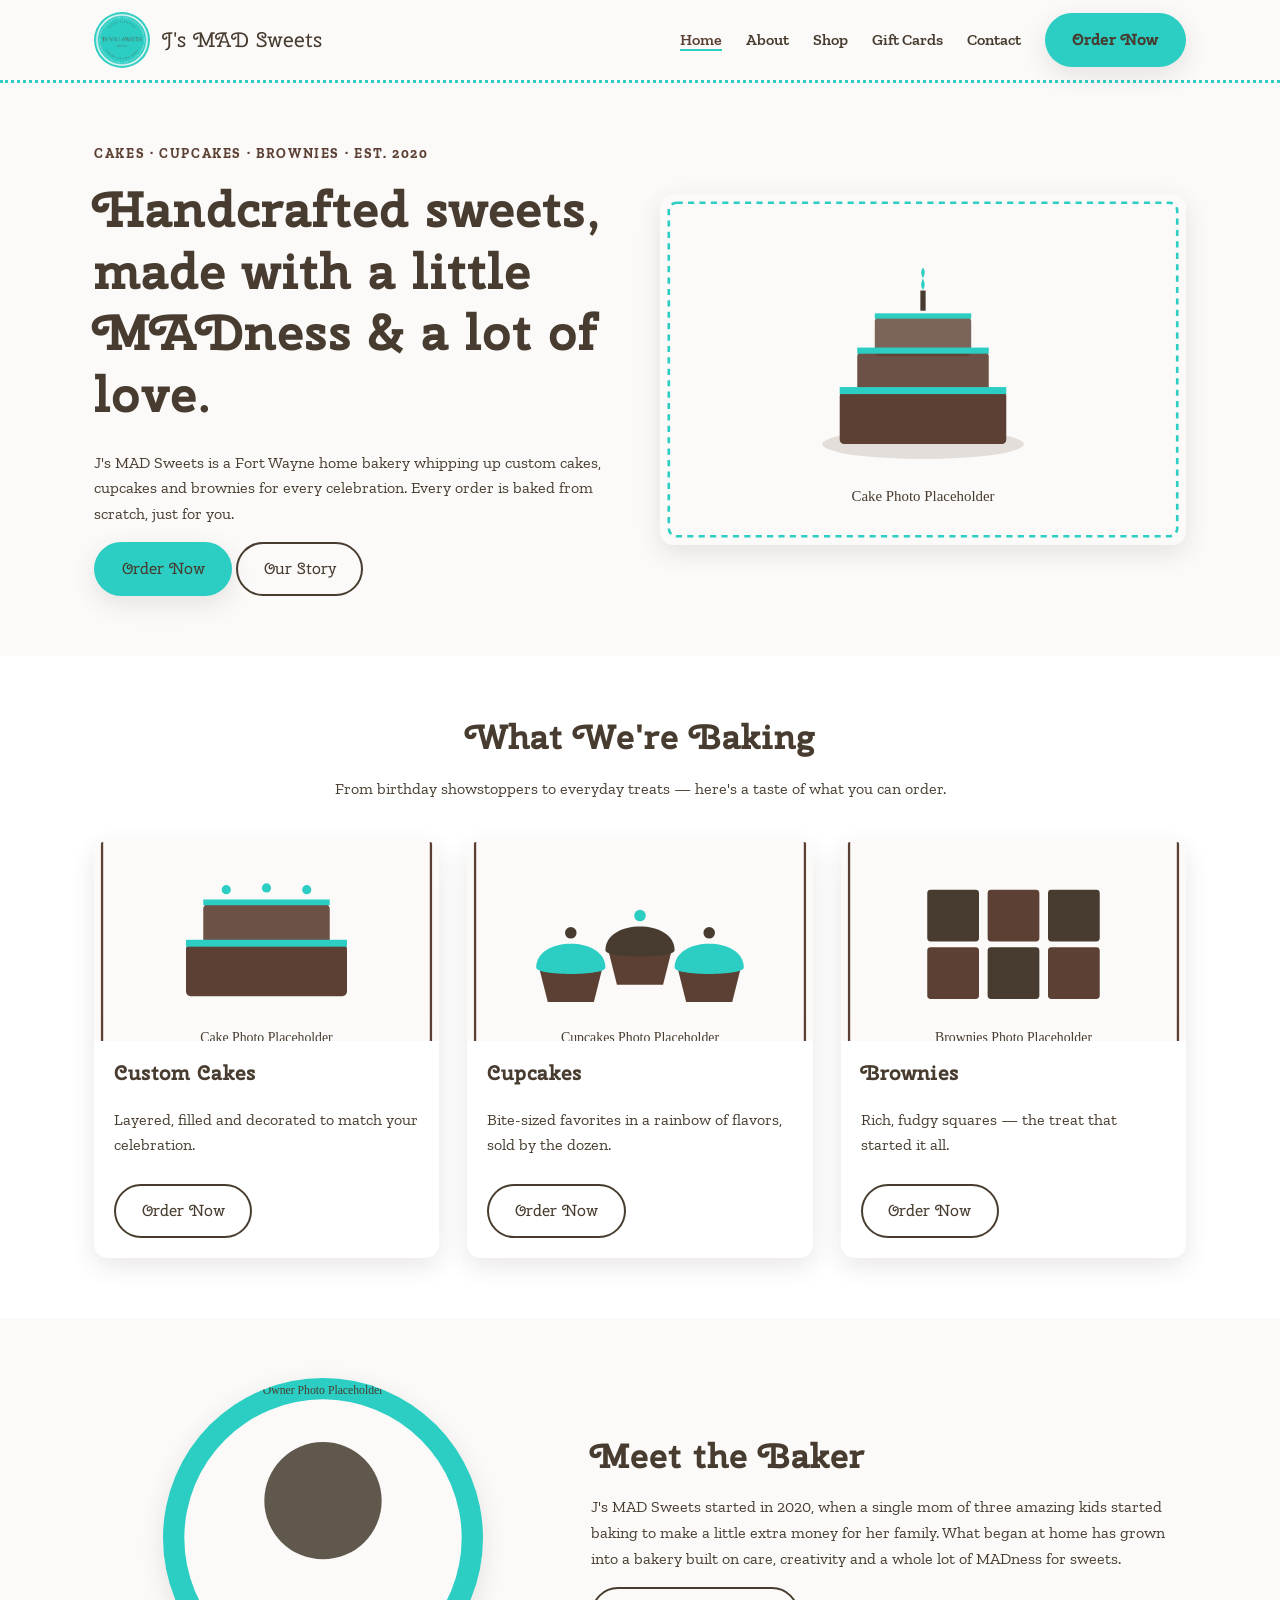
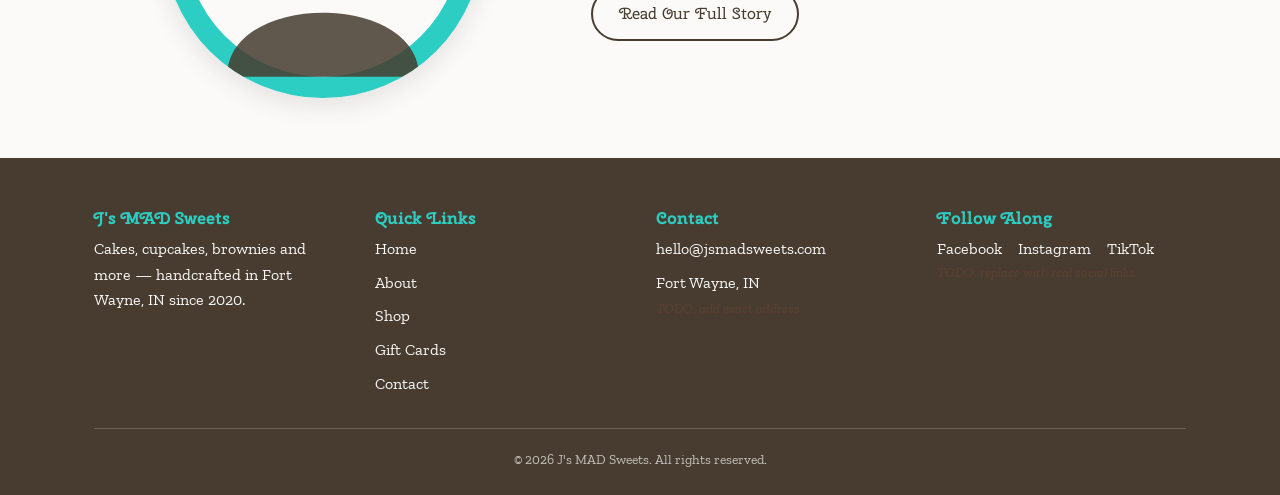
==== index.html @ 3067676a "Base Website Template" ====
<!DOCTYPE html>
<html lang="en">
<head>
<meta charset="UTF-8">
<meta name="viewport" content="width=device-width, initial-scale=1.0">
<title>J's MAD Sweets | Cakes, Cupcakes &amp; Brownies in Fort Wayne</title>
<meta name="description" content="J's MAD Sweets is a Fort Wayne home bakery serving handcrafted cakes, cupcakes, brownies and gift cards since 2020.">
<link rel="icon" href="images/logo.png">
<link rel="preconnect" href="https://fonts.googleapis.com">
<link rel="preconnect" href="https://fonts.gstatic.com" crossorigin>
<link href="https://fonts.googleapis.com/css2?family=Cherry+Swash:wght@400;700&family=Zilla+Slab:wght@400;500;600;700&display=swap" rel="stylesheet">
<link rel="stylesheet" href="css/style.css">
</head>
<body>

<header class="site-header">
  <nav class="nav-bar">
    <a href="index.html" class="brand">
      <img src="images/logo.png" alt="J's MAD Sweets logo">
      <span>J's MAD Sweets</span>
    </a>
    <button class="nav-toggle" aria-label="Toggle navigation" aria-expanded="false">
      <span></span><span></span><span></span>
    </button>
    <ul class="nav-links">
      <li><a href="index.html" class="active">Home</a></li>
      <li><a href="about.html">About</a></li>
      <li><a href="shop.html">Shop</a></li>
      <li><a href="gift-cards.html">Gift Cards</a></li>
      <li><a href="contact.html">Contact</a></li>
      <li><a href="shop.html" class="btn btn-primary">Order Now</a></li>
    </ul>
  </nav>
</header>

<main>
  <section class="hero">
    <div class="container">
      <div class="hero-copy">
        <p class="eyebrow">Cakes &middot; Cupcakes &middot; Brownies &middot; Est. 2020</p>
        <h1>Handcrafted sweets, made with a little MADness &amp; a lot of love.</h1>
        <p>J's MAD Sweets is a Fort Wayne home bakery whipping up custom cakes, cupcakes and brownies for every celebration. Every order is baked from scratch, just for you.</p>
        <a href="shop.html" class="btn btn-primary">Order Now</a>
        <a href="about.html" class="btn btn-outline">Our Story</a>
      </div>
      <div class="hero-image">
        <img src="images/hero-cake.svg" alt="Placeholder photo of a celebration cake">
      </div>
    </div>
  </section>

  <section class="section-alt">
    <div class="container">
      <div class="section-heading">
        <h2>What We're Baking</h2>
        <p>From birthday showstoppers to everyday treats — here's a taste of what you can order.</p>
      </div>
      <div class="card-grid">
        <div class="card">
          <img src="images/product-cake.svg" alt="Placeholder photo of a custom cake">
          <div class="card-body">
            <h3>Custom Cakes</h3>
            <p>Layered, filled and decorated to match your celebration.</p>
            <a href="shop.html" class="btn btn-outline">Order Now</a>
          </div>
        </div>
        <div class="card">
          <img src="images/product-cupcakes.svg" alt="Placeholder photo of cupcakes">
          <div class="card-body">
            <h3>Cupcakes</h3>
            <p>Bite-sized favorites in a rainbow of flavors, sold by the dozen.</p>
            <a href="shop.html" class="btn btn-outline">Order Now</a>
          </div>
        </div>
        <div class="card">
          <img src="images/product-brownies.svg" alt="Placeholder photo of brownies">
          <div class="card-body">
            <h3>Brownies</h3>
            <p>Rich, fudgy squares — the treat that started it all.</p>
            <a href="shop.html" class="btn btn-outline">Order Now</a>
          </div>
        </div>
      </div>
    </div>
  </section>

  <section>
    <div class="container about-grid">
      <img src="images/owner.svg" alt="Placeholder photo of the owner">
      <div>
        <h2>Meet the Baker</h2>
        <p>J's MAD Sweets started in 2020, when a single mom of three amazing kids started baking to make a little extra money for her family. What began at home has grown into a bakery built on care, creativity and a whole lot of MADness for sweets.</p>
        <a href="about.html" class="btn btn-outline">Read Our Full Story</a>
      </div>
    </div>
  </section>
</main>

<footer class="site-footer">
  <div class="container">
    <div class="footer-grid">
      <div>
        <h3>J's MAD Sweets</h3>
        <p>Cakes, cupcakes, brownies and more &mdash; handcrafted in Fort Wayne, IN since 2020.</p>
      </div>
      <div>
        <h3>Quick Links</h3>
        <ul class="footer-links">
          <li><a href="index.html">Home</a></li>
          <li><a href="about.html">About</a></li>
          <li><a href="shop.html">Shop</a></li>
          <li><a href="gift-cards.html">Gift Cards</a></li>
          <li><a href="contact.html">Contact</a></li>
        </ul>
      </div>
      <div>
        <h3>Contact</h3>
        <ul class="footer-links">
          <li><a href="mailto:hello@jsmadsweets.com">hello@jsmadsweets.com</a></li>
          <li>Fort Wayne, IN <br><span class="placeholder-note">TODO: add exact address</span></li>
        </ul>
      </div>
      <div>
        <h3>Follow Along</h3>
        <ul class="social-links">
          <li><a href="#" aria-label="Facebook">Facebook</a></li>
          <li><a href="#" aria-label="Instagram">Instagram</a></li>
          <li><a href="#" aria-label="TikTok">TikTok</a></li>
        </ul>
        <p class="placeholder-note">TODO: replace with real social links</p>
      </div>
    </div>
    <div class="footer-bottom">
      &copy; <span id="year"></span> J's MAD Sweets. All rights reserved.
    </div>
  </div>
</footer>

<script src="js/main.js"></script>
<script>document.getElementById('year').textContent = new Date().getFullYear();</script>
</body>
</html>
---- css/style.css ----
/* ===== J's MAD Sweets — brand design system ===== */
:root {
  --color-teal: #2CCDC3;
  --color-brown: #473C2F;
  --color-brown-light: #5C4033;
  --color-cream: #FBFAF9;
  --color-white: #FFFFFF;

  --font-display: 'Cherry Swash', cursive;
  --font-body: 'Zilla Slab', serif;

  --radius: 14px;
  --shadow: 0 8px 24px rgba(71, 60, 47, 0.12);
  --max-width: 1140px;
}

* { box-sizing: border-box; }

html { scroll-behavior: smooth; }

body {
  margin: 0;
  font-family: var(--font-body);
  color: var(--color-brown);
  background: var(--color-cream);
  line-height: 1.6;
}

h1, h2, h3, .brand-word {
  font-family: var(--font-display);
  color: var(--color-brown);
  line-height: 1.2;
  margin: 0 0 0.5em;
}

h1 { font-size: clamp(2rem, 5vw, 3.2rem); }
h2 { font-size: clamp(1.5rem, 3.5vw, 2.2rem); }
h3 { font-size: 1.3rem; }

p { margin: 0 0 1em; }

a { color: var(--color-brown-light); }

img, svg { max-width: 100%; display: block; }

.container {
  max-width: var(--max-width);
  margin: 0 auto;
  padding: 0 24px;
}

/* ===== Buttons ===== */
.btn {
  display: inline-block;
  font-family: var(--font-display);
  font-size: 1rem;
  text-decoration: none;
  padding: 0.75em 1.6em;
  border-radius: 999px;
  border: 2px solid transparent;
  cursor: pointer;
  transition: transform 0.15s ease, box-shadow 0.15s ease;
}

.btn:hover { transform: translateY(-2px); }

.btn-primary {
  background: var(--color-teal);
  color: var(--color-brown);
  box-shadow: var(--shadow);
}

.btn-outline {
  background: transparent;
  border-color: var(--color-brown);
  color: var(--color-brown);
}

/* ===== Header / nav ===== */
.site-header {
  position: sticky;
  top: 0;
  z-index: 100;
  background: var(--color-cream);
  border-bottom: 3px dotted var(--color-teal);
}

.nav-bar {
  display: flex;
  align-items: center;
  justify-content: space-between;
  padding: 12px 24px;
  max-width: var(--max-width);
  margin: 0 auto;
}

.brand {
  display: flex;
  align-items: center;
  gap: 12px;
  text-decoration: none;
}

.brand img {
  width: 56px;
  height: 56px;
  border-radius: 50%;
}

.brand span {
  font-family: var(--font-display);
  font-size: 1.3rem;
  color: var(--color-brown);
}

.nav-toggle {
  display: none;
  background: none;
  border: none;
  cursor: pointer;
  padding: 8px;
}

.nav-toggle span {
  display: block;
  width: 26px;
  height: 3px;
  margin: 5px 0;
  background: var(--color-brown);
  border-radius: 2px;
}

.nav-links {
  display: flex;
  align-items: center;
  gap: 24px;
  list-style: none;
  margin: 0;
  padding: 0;
}

.nav-links a {
  text-decoration: none;
  color: var(--color-brown);
  font-weight: 600;
}

.nav-links a.active,
.nav-links a:hover {
  color: var(--color-brown-light);
  border-bottom: 2px solid var(--color-teal);
}

@media (max-width: 768px) {
  .nav-toggle { display: block; }

  .nav-links {
    position: absolute;
    top: 100%;
    left: 0;
    right: 0;
    flex-direction: column;
    align-items: flex-start;
    background: var(--color-cream);
    border-bottom: 3px dotted var(--color-teal);
    padding: 16px 24px;
    gap: 16px;
    display: none;
  }

  .nav-links.open { display: flex; }
}

/* ===== Hero ===== */
.hero {
  padding: 60px 0;
}

.hero .container {
  display: grid;
  grid-template-columns: 1fr 1fr;
  gap: 40px;
  align-items: center;
}

.hero-copy .eyebrow {
  color: var(--color-brown-light);
  text-transform: uppercase;
  letter-spacing: 0.12em;
  font-weight: 700;
  font-size: 0.85rem;
}

.hero-image img {
  border-radius: var(--radius);
  box-shadow: var(--shadow);
}

@media (max-width: 800px) {
  .hero .container { grid-template-columns: 1fr; }
  .hero-image { order: -1; }
}

/* ===== Sections ===== */
section { padding: 60px 0; }

.section-alt {
  background: var(--color-white);
}

.section-heading {
  text-align: center;
  max-width: 640px;
  margin: 0 auto 40px;
}

/* ===== Cards / grid ===== */
.card-grid {
  display: grid;
  grid-template-columns: repeat(auto-fit, minmax(260px, 1fr));
  gap: 28px;
}

.card {
  background: var(--color-white);
  border-radius: var(--radius);
  overflow: hidden;
  box-shadow: var(--shadow);
  display: flex;
  flex-direction: column;
}

.card img { width: 100%; height: 200px; object-fit: cover; }

.card-body {
  padding: 20px;
  display: flex;
  flex-direction: column;
  gap: 10px;
  flex: 1;
}

.card-body .btn { align-self: flex-start; margin-top: auto; }

/* ===== About ===== */
.about-grid {
  display: grid;
  grid-template-columns: 1fr 1.3fr;
  gap: 40px;
  align-items: center;
}

.about-grid img {
  border-radius: 50%;
  box-shadow: var(--shadow);
  max-width: 320px;
  margin: 0 auto;
}

@media (max-width: 800px) {
  .about-grid { grid-template-columns: 1fr; }
}

/* ===== Info list (contact) ===== */
.info-grid {
  display: grid;
  grid-template-columns: repeat(auto-fit, minmax(220px, 1fr));
  gap: 32px;
}

.info-card {
  background: var(--color-white);
  border-radius: var(--radius);
  padding: 24px;
  box-shadow: var(--shadow);
}

.placeholder-note {
  font-size: 0.85rem;
  color: var(--color-brown-light);
  font-style: italic;
}

/* ===== Stripe buy button wrapper ===== */
.buy-button-wrap {
  margin-top: 12px;
}

/* ===== Footer ===== */
.site-footer {
  background: var(--color-brown);
  color: var(--color-cream);
  padding: 50px 0 24px;
}

.footer-grid {
  display: grid;
  grid-template-columns: repeat(auto-fit, minmax(200px, 1fr));
  gap: 32px;
  margin-bottom: 32px;
}

.site-footer h3 {
  color: var(--color-teal);
  font-size: 1.05rem;
}

.site-footer a {
  color: var(--color-cream);
  text-decoration: none;
}

.site-footer a:hover { color: var(--color-teal); }

.footer-links {
  list-style: none;
  margin: 0;
  padding: 0;
  display: flex;
  flex-direction: column;
  gap: 8px;
}

.social-links {
  display: flex;
  gap: 16px;
  list-style: none;
  margin: 0;
  padding: 0;
}

.footer-bottom {
  border-top: 1px solid rgba(251, 250, 249, 0.2);
  padding-top: 20px;
  text-align: center;
  font-size: 0.85rem;
  color: rgba(251, 250, 249, 0.7);
}

/* ===== Page banner (interior pages) ===== */
.page-banner {
  background: var(--color-teal);
  padding: 50px 0;
  text-align: center;
}

.page-banner h1 { margin: 0; }
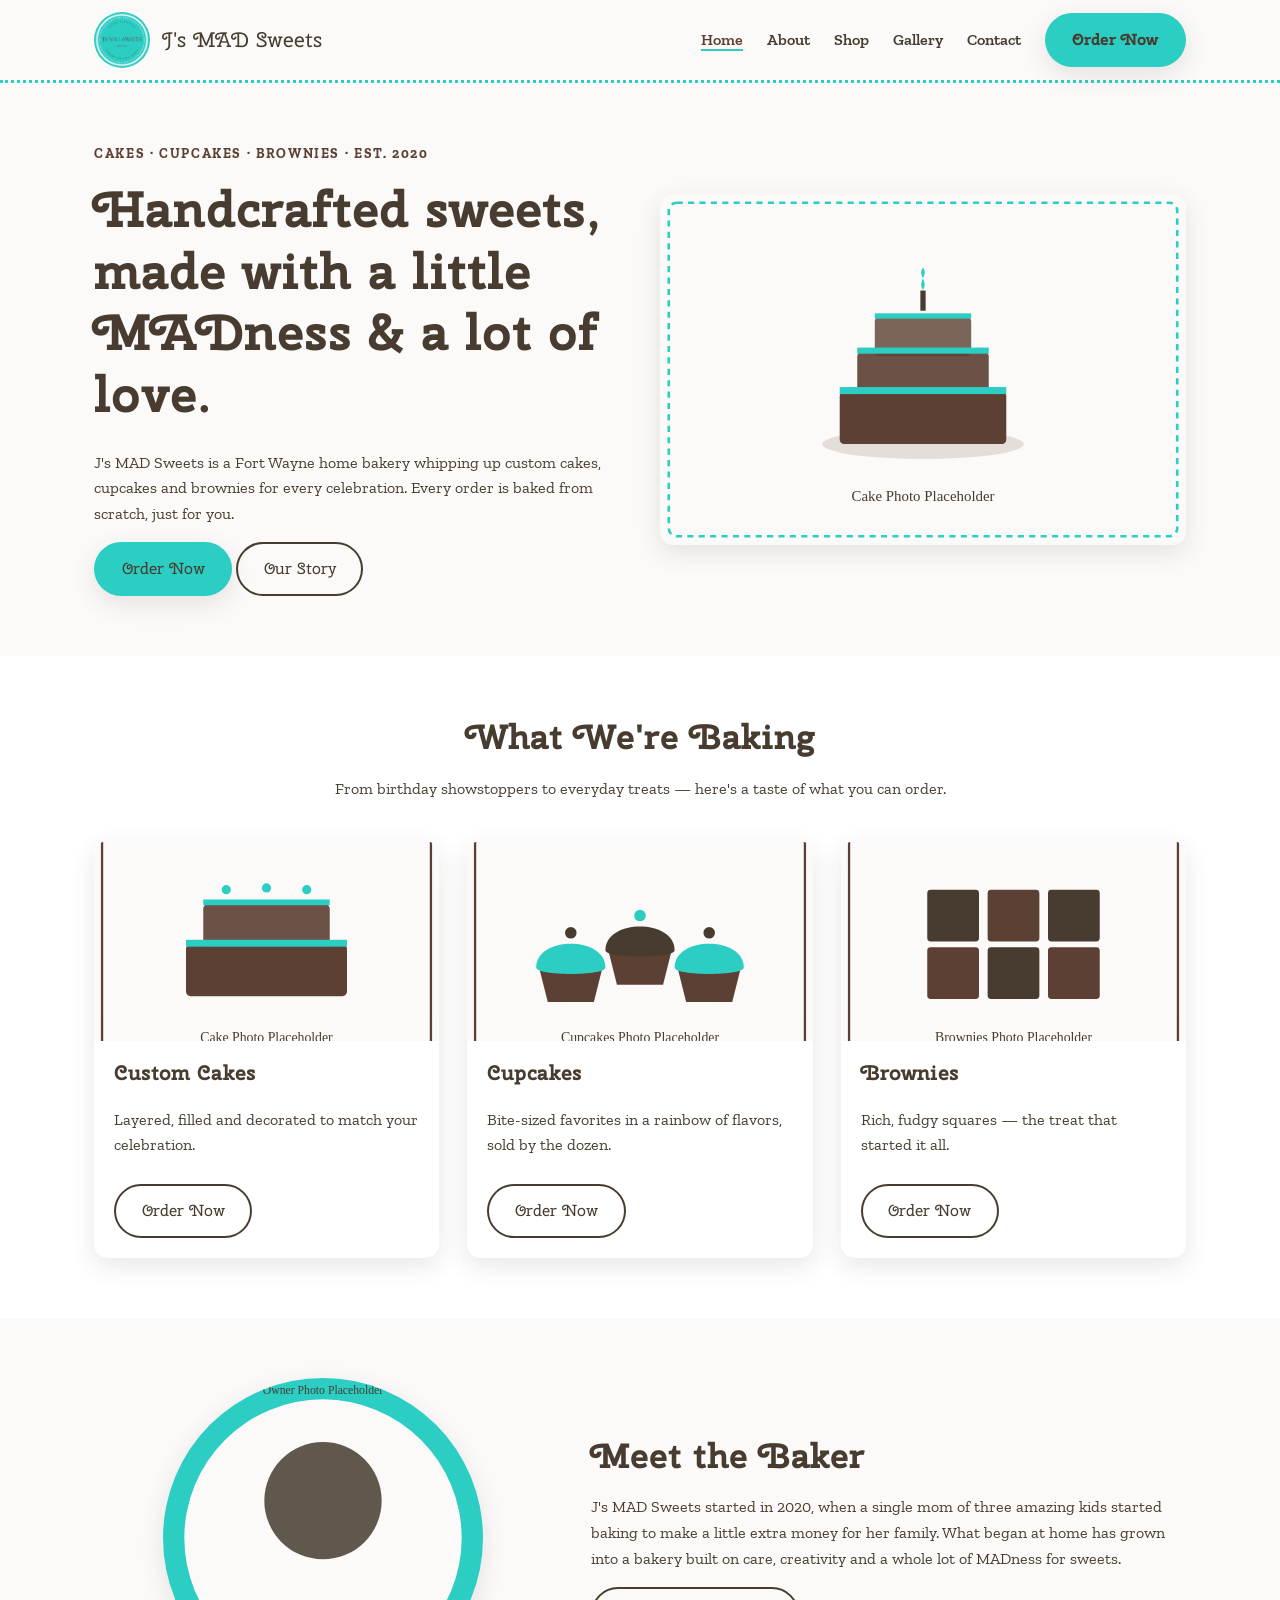
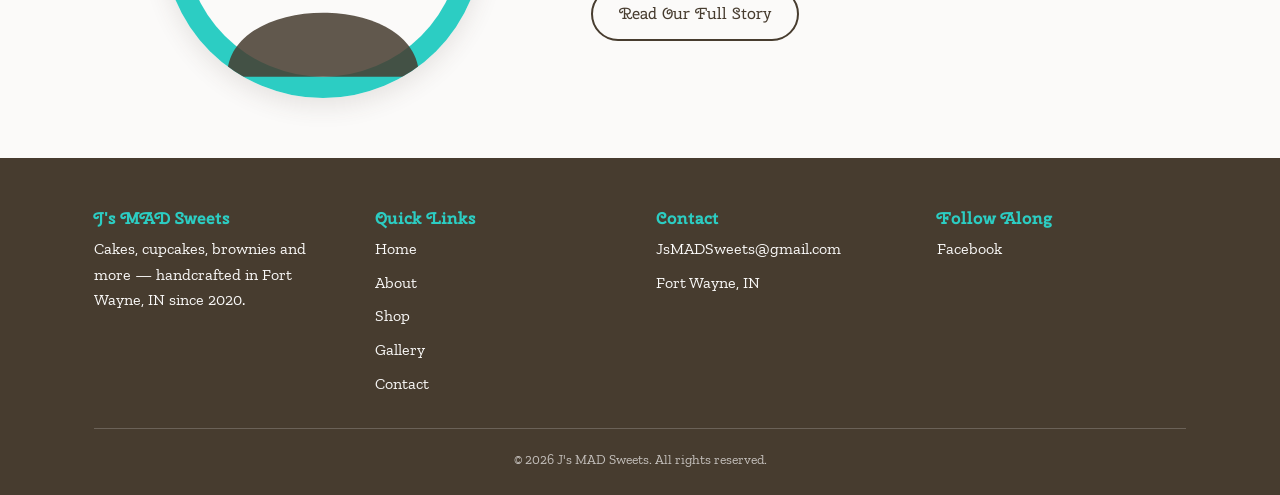
==== commit ecd167fa: "added in contact info and removed gift card and replaced with gallary" ====
--- a/index.html
+++ b/index.html
@@ -4,7 +4,7 @@
 <meta charset="UTF-8">
 <meta name="viewport" content="width=device-width, initial-scale=1.0">
 <title>J's MAD Sweets | Cakes, Cupcakes &amp; Brownies in Fort Wayne</title>
-<meta name="description" content="J's MAD Sweets is a Fort Wayne home bakery serving handcrafted cakes, cupcakes, brownies and gift cards since 2020.">
+<meta name="description" content="J's MAD Sweets is a Fort Wayne home bakery serving handcrafted cakes, cupcakes and brownies since 2020.">
 <link rel="icon" href="images/logo.png">
 <link rel="preconnect" href="https://fonts.googleapis.com">
 <link rel="preconnect" href="https://fonts.gstatic.com" crossorigin>
@@ -26,7 +26,7 @@
       <li><a href="index.html" class="active">Home</a></li>
       <li><a href="about.html">About</a></li>
       <li><a href="shop.html">Shop</a></li>
-      <li><a href="gift-cards.html">Gift Cards</a></li>
+      <li><a href="gallery.html">Gallery</a></li>
       <li><a href="contact.html">Contact</a></li>
       <li><a href="shop.html" class="btn btn-primary">Order Now</a></li>
     </ul>
@@ -109,25 +109,22 @@
           <li><a href="index.html">Home</a></li>
           <li><a href="about.html">About</a></li>
           <li><a href="shop.html">Shop</a></li>
-          <li><a href="gift-cards.html">Gift Cards</a></li>
+          <li><a href="gallery.html">Gallery</a></li>
           <li><a href="contact.html">Contact</a></li>
         </ul>
       </div>
       <div>
         <h3>Contact</h3>
         <ul class="footer-links">
-          <li><a href="mailto:hello@jsmadsweets.com">hello@jsmadsweets.com</a></li>
-          <li>Fort Wayne, IN <br><span class="placeholder-note">TODO: add exact address</span></li>
+          <li><a href="mailto:JsMADSweets@gmail.com">JsMADSweets@gmail.com</a></li>
+          <li>Fort Wayne, IN</li>
         </ul>
       </div>
       <div>
         <h3>Follow Along</h3>
         <ul class="social-links">
-          <li><a href="#" aria-label="Facebook">Facebook</a></li>
-          <li><a href="#" aria-label="Instagram">Instagram</a></li>
-          <li><a href="#" aria-label="TikTok">TikTok</a></li>
+          <li><a href="https://www.facebook.com/JsMADSweets" target="_blank" rel="noopener" aria-label="Facebook">Facebook</a></li>
         </ul>
-        <p class="placeholder-note">TODO: replace with real social links</p>
       </div>
     </div>
     <div class="footer-bottom">
--- a/css/style.css
+++ b/css/style.css
@@ -337,6 +337,27 @@
   color: rgba(251, 250, 249, 0.7);
 }
 
+/* ===== Facebook gallery embed ===== */
+.fb-embed-wrap {
+  max-width: 560px;
+  margin: 0 auto;
+  background: var(--color-white);
+  border-radius: var(--radius);
+  box-shadow: var(--shadow);
+  padding: 12px;
+}
+
+.fb-embed-wrap iframe {
+  width: 100%;
+  border: none;
+  overflow: hidden;
+}
+
+.fb-embed-fallback {
+  text-align: center;
+  margin-top: 16px;
+}
+
 /* ===== Page banner (interior pages) ===== */
 .page-banner {
   background: var(--color-teal);
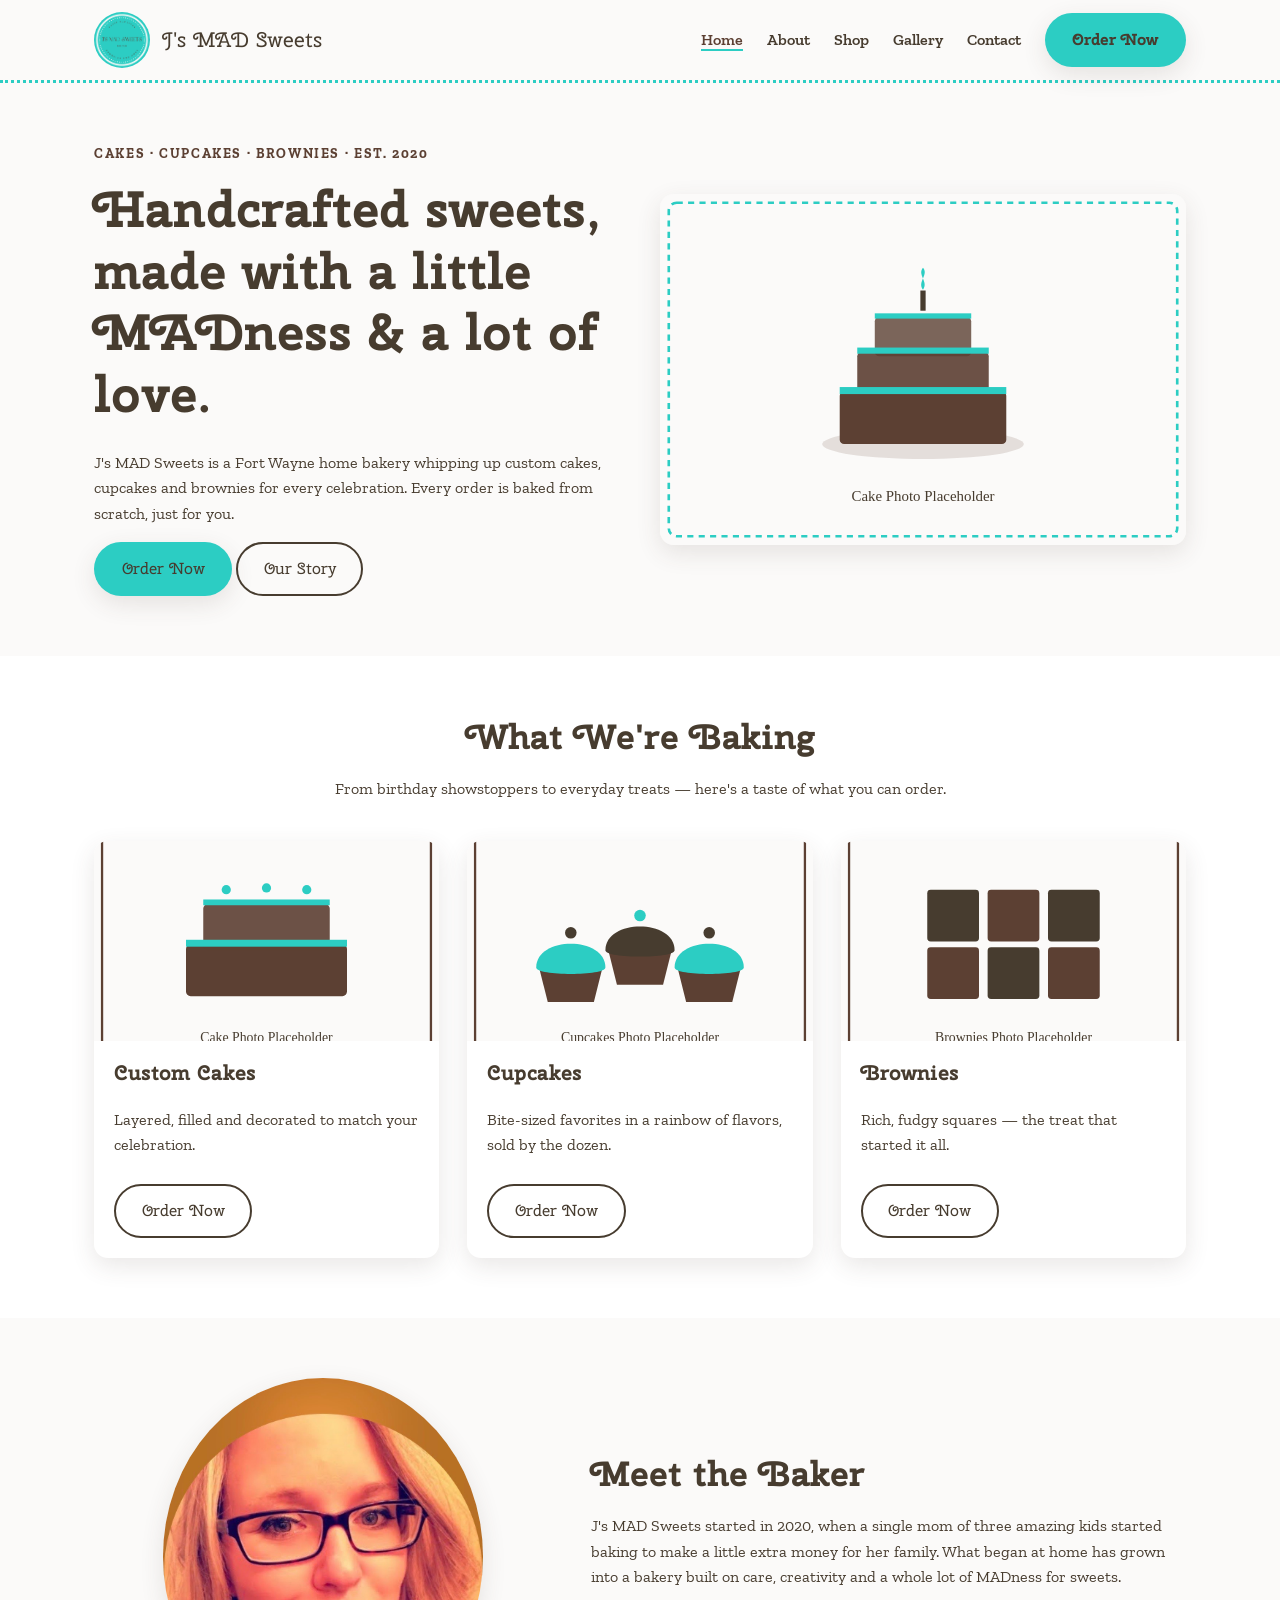
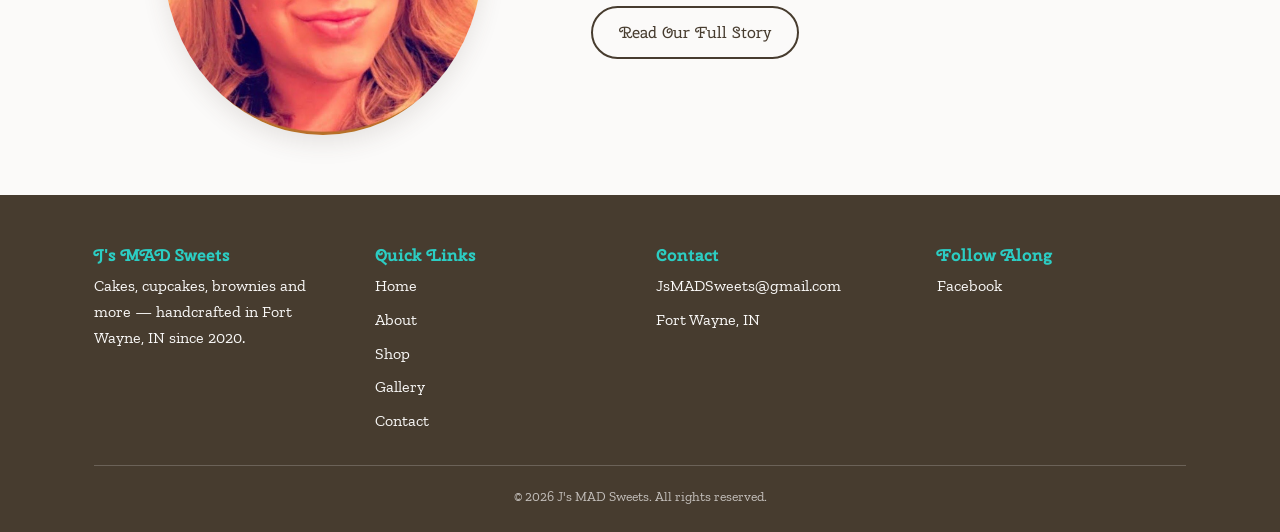
==== commit 11942d4d: "added image of jessica and removed owner placeholder" ====
--- a/index.html
+++ b/index.html
@@ -86,7 +86,7 @@
 
   <section>
     <div class="container about-grid">
-      <img src="images/owner.svg" alt="Placeholder photo of the owner">
+      <img src="images/jessica_image.jpg" alt="Image of Jesscia Woods">
       <div>
         <h2>Meet the Baker</h2>
         <p>J's MAD Sweets started in 2020, when a single mom of three amazing kids started baking to make a little extra money for her family. What began at home has grown into a bakery built on care, creativity and a whole lot of MADness for sweets.</p>
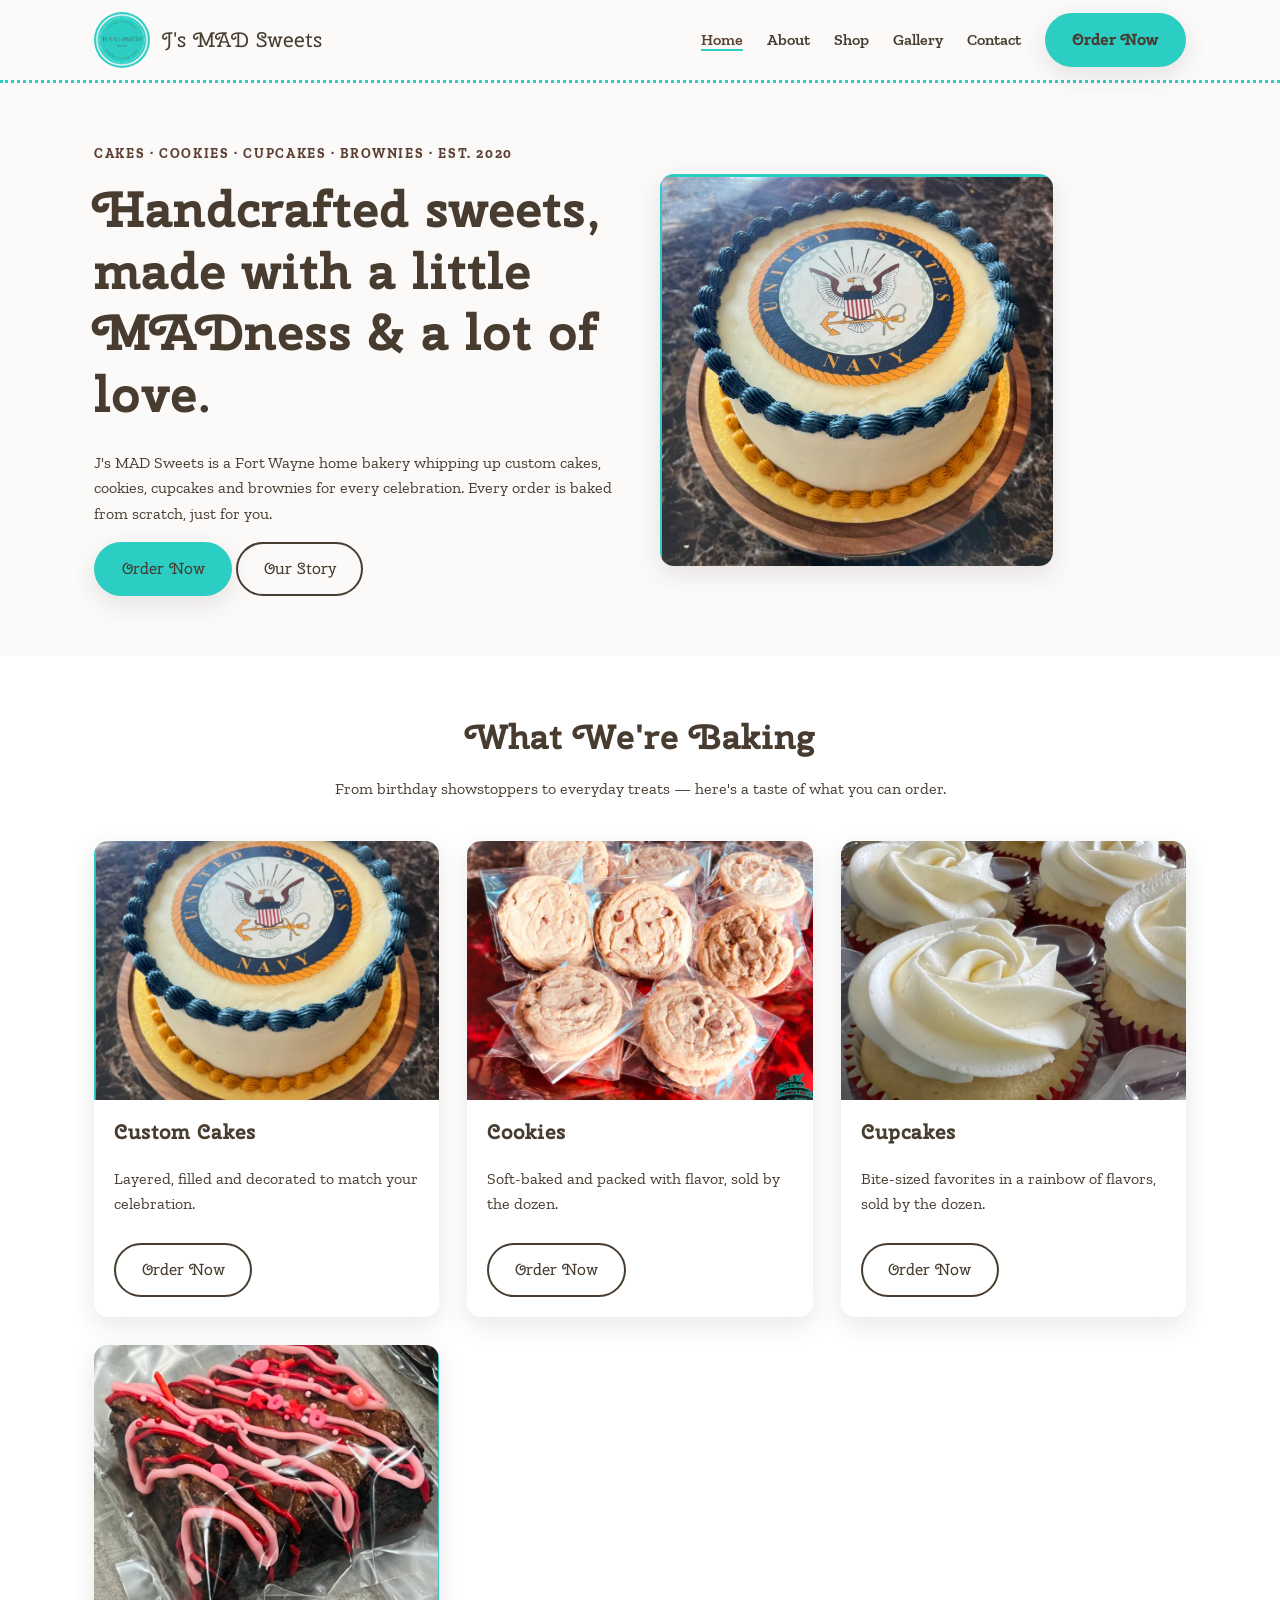
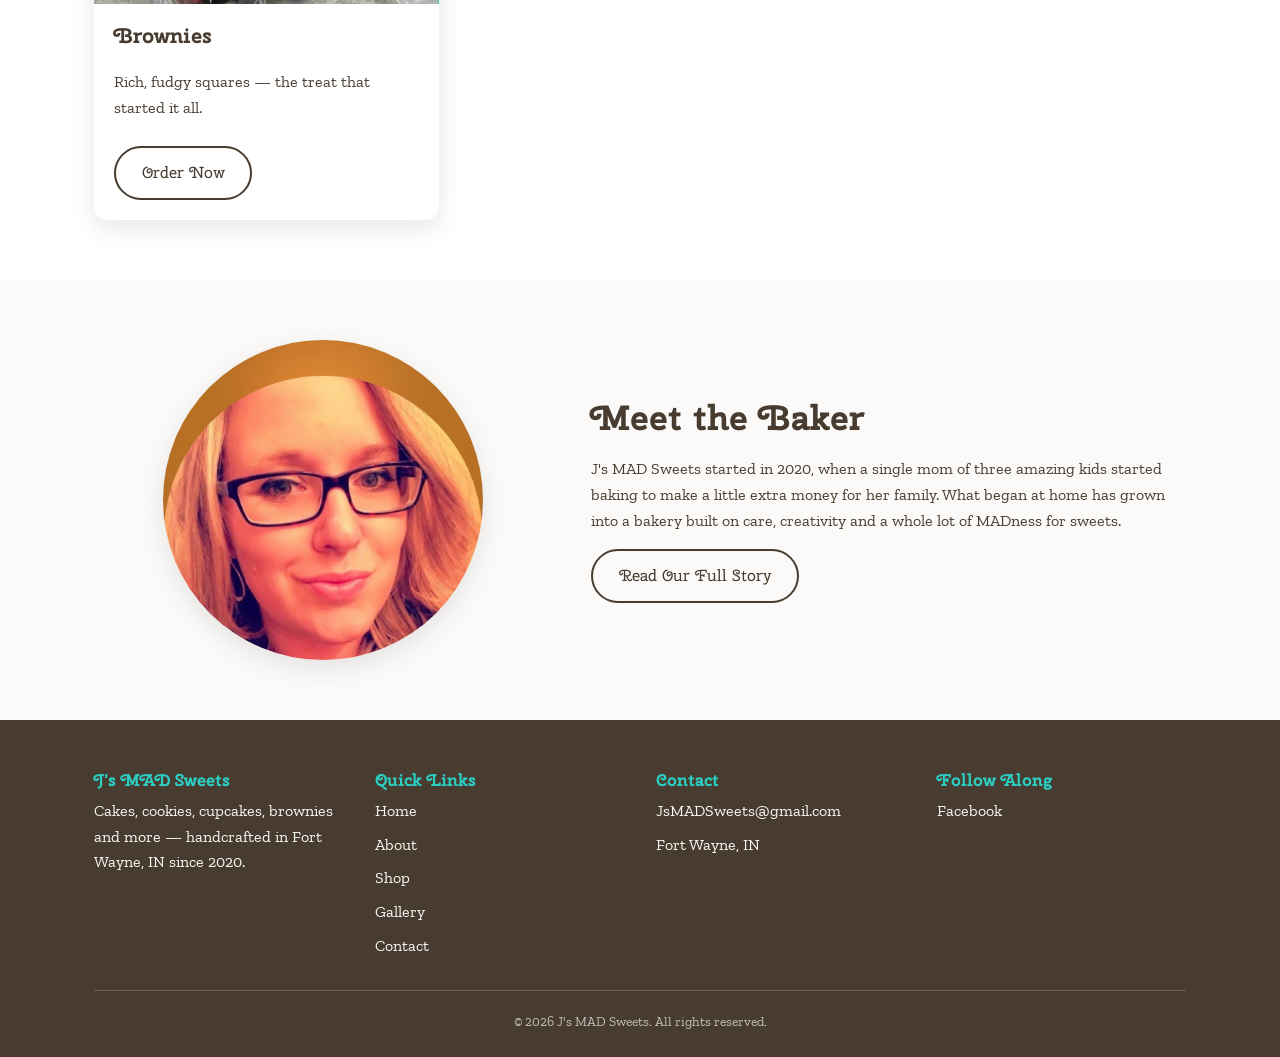
==== commit 5e91dabe: "removed all aplce holder iamges" ====
--- a/index.html
+++ b/index.html
@@ -3,8 +3,8 @@
 <head>
 <meta charset="UTF-8">
 <meta name="viewport" content="width=device-width, initial-scale=1.0">
-<title>J's MAD Sweets | Cakes, Cupcakes &amp; Brownies in Fort Wayne</title>
-<meta name="description" content="J's MAD Sweets is a Fort Wayne home bakery serving handcrafted cakes, cupcakes and brownies since 2020.">
+<title>J's MAD Sweets | Cakes, Cookies, Cupcakes &amp; Brownies in Fort Wayne</title>
+<meta name="description" content="J's MAD Sweets is a Fort Wayne home bakery serving handcrafted cakes, cookies, cupcakes and brownies since 2020.">
 <link rel="icon" href="images/logo.png">
 <link rel="preconnect" href="https://fonts.googleapis.com">
 <link rel="preconnect" href="https://fonts.gstatic.com" crossorigin>
@@ -37,14 +37,14 @@
   <section class="hero">
     <div class="container">
       <div class="hero-copy">
-        <p class="eyebrow">Cakes &middot; Cupcakes &middot; Brownies &middot; Est. 2020</p>
+        <p class="eyebrow">Cakes &middot; Cookies &middot; Cupcakes &middot; Brownies &middot; Est. 2020</p>
         <h1>Handcrafted sweets, made with a little MADness &amp; a lot of love.</h1>
-        <p>J's MAD Sweets is a Fort Wayne home bakery whipping up custom cakes, cupcakes and brownies for every celebration. Every order is baked from scratch, just for you.</p>
+        <p>J's MAD Sweets is a Fort Wayne home bakery whipping up custom cakes, cookies, cupcakes and brownies for every celebration. Every order is baked from scratch, just for you.</p>
         <a href="shop.html" class="btn btn-primary">Order Now</a>
         <a href="about.html" class="btn btn-outline">Our Story</a>
       </div>
       <div class="hero-image">
-        <img src="images/hero-cake.svg" alt="Placeholder photo of a celebration cake">
+        <img src="images/jsmadz_cake.png" alt="Custom cake by J's MAD Sweets">
       </div>
     </div>
   </section>
@@ -57,7 +57,7 @@
       </div>
       <div class="card-grid">
         <div class="card">
-          <img src="images/product-cake.svg" alt="Placeholder photo of a custom cake">
+          <img src="images/jsmadz_cake.png" alt="Custom cake by J's MAD Sweets">
           <div class="card-body">
             <h3>Custom Cakes</h3>
             <p>Layered, filled and decorated to match your celebration.</p>
@@ -65,7 +65,15 @@
           </div>
         </div>
         <div class="card">
-          <img src="images/product-cupcakes.svg" alt="Placeholder photo of cupcakes">
+          <img src="images/jsmadz_cookies.png" alt="Cookies by J's MAD Sweets">
+          <div class="card-body">
+            <h3>Cookies</h3>
+            <p>Soft-baked and packed with flavor, sold by the dozen.</p>
+            <a href="shop.html" class="btn btn-outline">Order Now</a>
+          </div>
+        </div>
+        <div class="card">
+          <img src="images/jsmadz_cupcakes.png" alt="Cupcakes by J's MAD Sweets">
           <div class="card-body">
             <h3>Cupcakes</h3>
             <p>Bite-sized favorites in a rainbow of flavors, sold by the dozen.</p>
@@ -73,7 +81,7 @@
           </div>
         </div>
         <div class="card">
-          <img src="images/product-brownies.svg" alt="Placeholder photo of brownies">
+          <img src="images/jsmadz_brownie.png" alt="Brownies by J's MAD Sweets">
           <div class="card-body">
             <h3>Brownies</h3>
             <p>Rich, fudgy squares — the treat that started it all.</p>
@@ -86,7 +94,7 @@
 
   <section>
     <div class="container about-grid">
-      <img src="images/jessica_image.jpg" alt="Image of Jesscia Woods">
+      <img src="images/jessica_image.jpg" alt="Image of Jessica Woods">
       <div>
         <h2>Meet the Baker</h2>
         <p>J's MAD Sweets started in 2020, when a single mom of three amazing kids started baking to make a little extra money for her family. What began at home has grown into a bakery built on care, creativity and a whole lot of MADness for sweets.</p>
@@ -101,7 +109,7 @@
     <div class="footer-grid">
       <div>
         <h3>J's MAD Sweets</h3>
-        <p>Cakes, cupcakes, brownies and more &mdash; handcrafted in Fort Wayne, IN since 2020.</p>
+        <p>Cakes, cookies, cupcakes, brownies and more &mdash; handcrafted in Fort Wayne, IN since 2020.</p>
       </div>
       <div>
         <h3>Quick Links</h3>
--- a/css/style.css
+++ b/css/style.css
@@ -230,7 +230,7 @@
   flex-direction: column;
 }
 
-.card img { width: 100%; height: 200px; object-fit: cover; }
+.card img { width: 100%; aspect-ratio: 4 / 3; height: auto; object-fit: cover; object-position: center; }
 
 .card-body {
   padding: 20px;
@@ -253,7 +253,11 @@
 .about-grid img {
   border-radius: 50%;
   box-shadow: var(--shadow);
+  width: 100%;
   max-width: 320px;
+  aspect-ratio: 1 / 1;
+  object-fit: cover;
+  object-position: center top;
   margin: 0 auto;
 }
 
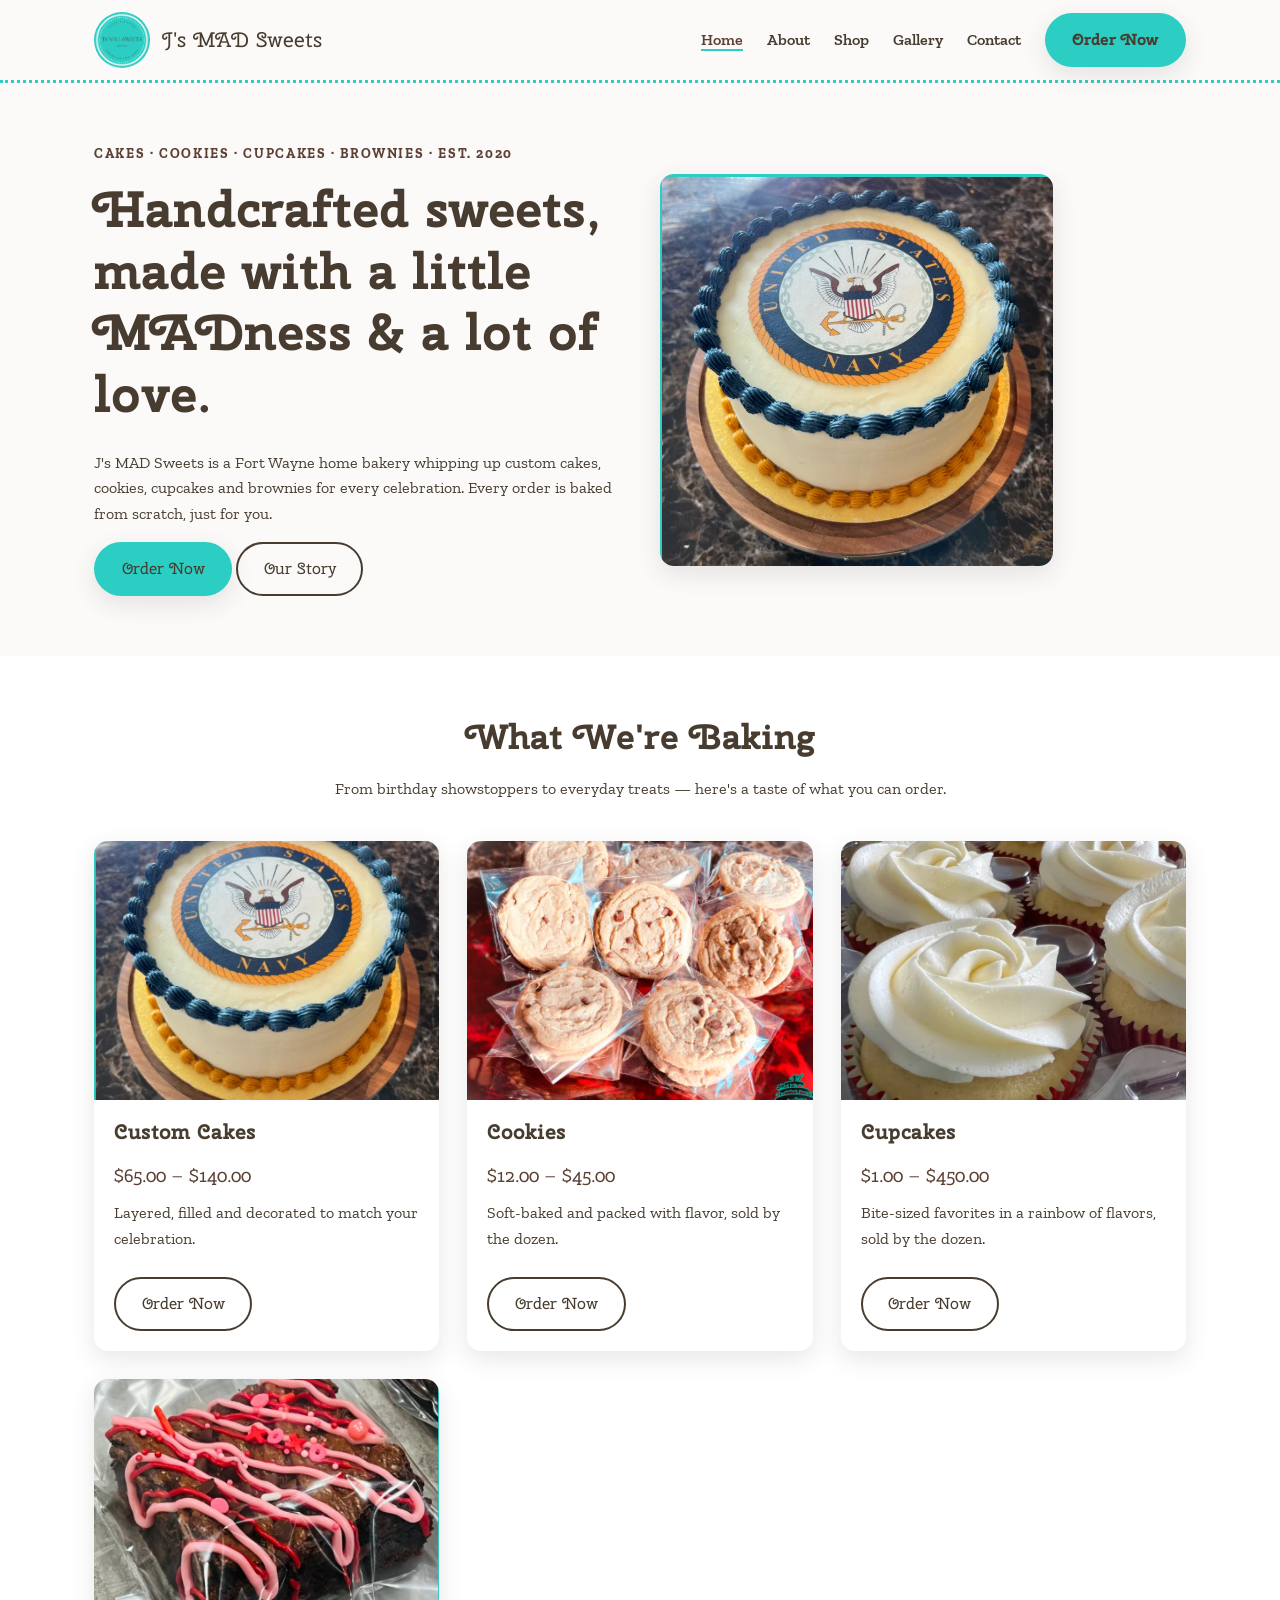
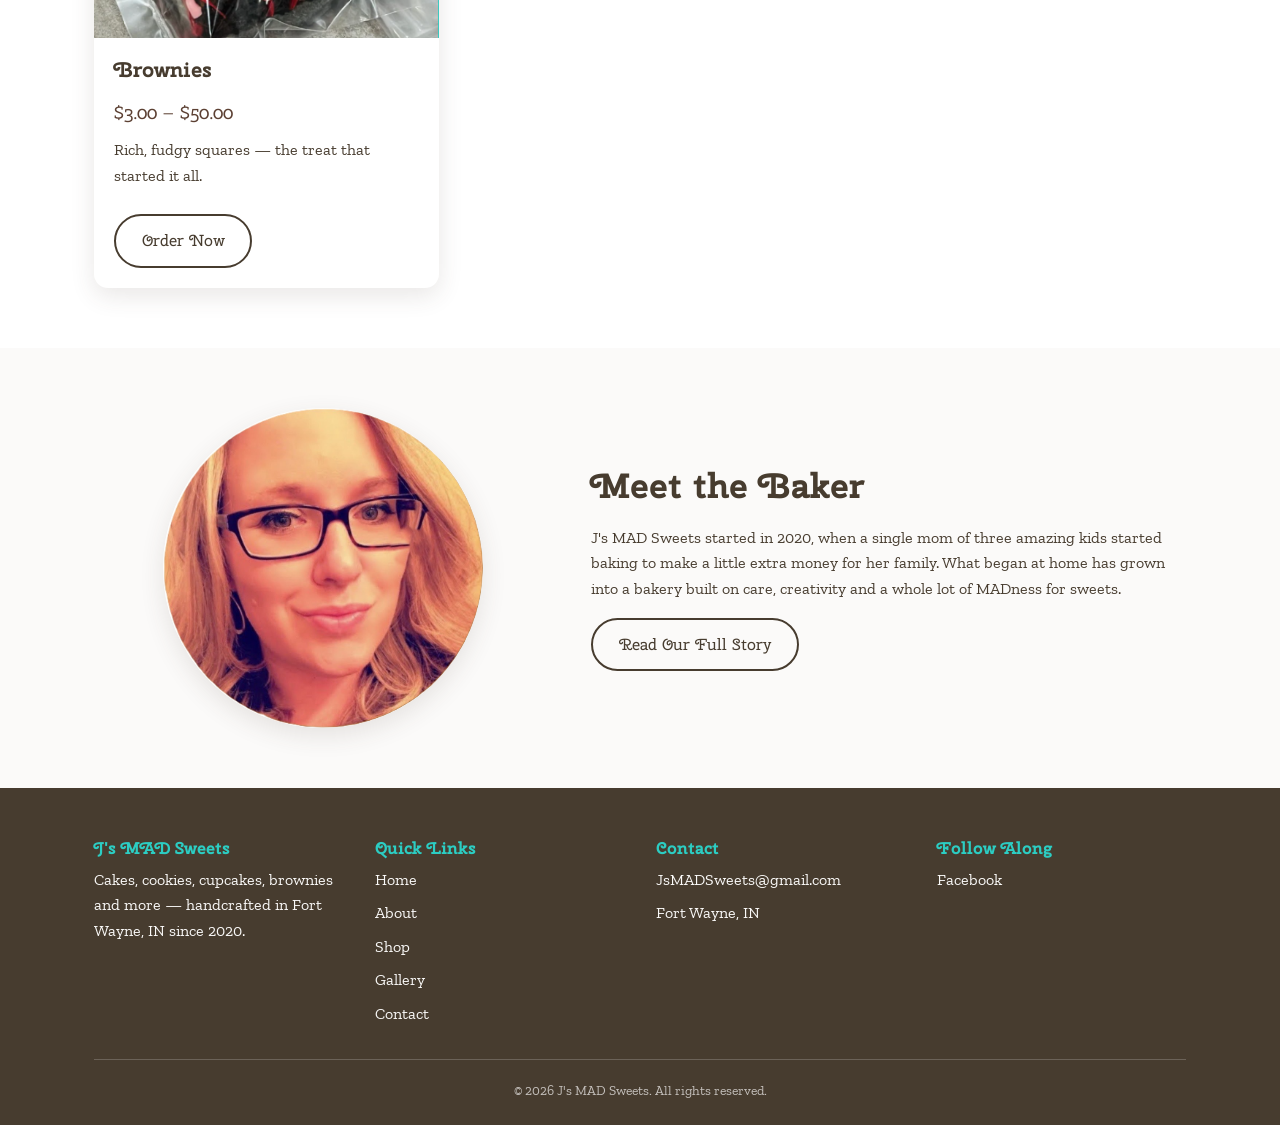
==== commit 1c86d7e9: "added price ranges" ====
--- a/index.html
+++ b/index.html
@@ -60,6 +60,7 @@
           <img src="images/jsmadz_cake.png" alt="Custom cake by J's MAD Sweets">
           <div class="card-body">
             <h3>Custom Cakes</h3>
+            <p class="price">$65.00 &ndash; $140.00</p>
             <p>Layered, filled and decorated to match your celebration.</p>
             <a href="shop.html" class="btn btn-outline">Order Now</a>
           </div>
@@ -68,6 +69,7 @@
           <img src="images/jsmadz_cookies.png" alt="Cookies by J's MAD Sweets">
           <div class="card-body">
             <h3>Cookies</h3>
+            <p class="price">$12.00 &ndash; $45.00</p>
             <p>Soft-baked and packed with flavor, sold by the dozen.</p>
             <a href="shop.html" class="btn btn-outline">Order Now</a>
           </div>
@@ -76,6 +78,7 @@
           <img src="images/jsmadz_cupcakes.png" alt="Cupcakes by J's MAD Sweets">
           <div class="card-body">
             <h3>Cupcakes</h3>
+            <p class="price">$1.00 &ndash; $450.00</p>
             <p>Bite-sized favorites in a rainbow of flavors, sold by the dozen.</p>
             <a href="shop.html" class="btn btn-outline">Order Now</a>
           </div>
@@ -84,6 +87,7 @@
           <img src="images/jsmadz_brownie.png" alt="Brownies by J's MAD Sweets">
           <div class="card-body">
             <h3>Brownies</h3>
+            <p class="price">$3.00 &ndash; $50.00</p>
             <p>Rich, fudgy squares — the treat that started it all.</p>
             <a href="shop.html" class="btn btn-outline">Order Now</a>
           </div>
--- a/css/style.css
+++ b/css/style.css
@@ -222,12 +222,19 @@
 }
 
 .card {
+  position: relative;
   background: var(--color-white);
   border-radius: var(--radius);
   overflow: hidden;
   box-shadow: var(--shadow);
   display: flex;
   flex-direction: column;
+  transition: transform 0.15s ease, box-shadow 0.15s ease;
+}
+
+.card:has(.card-body .btn):hover {
+  transform: translateY(-4px);
+  box-shadow: 0 14px 30px rgba(71, 60, 47, 0.18);
 }
 
 .card img { width: 100%; aspect-ratio: 4 / 3; height: auto; object-fit: cover; object-position: center; }
@@ -241,6 +248,21 @@
 }
 
 .card-body .btn { align-self: flex-start; margin-top: auto; }
+
+.card-body .price {
+  font-family: var(--font-display);
+  color: var(--color-brown-light);
+  font-size: 1.1rem;
+  margin: -4px 0 0;
+}
+
+/* Makes the whole card clickable via the single existing card link, not just the visible button */
+.card-body .btn::after {
+  content: '';
+  position: absolute;
+  inset: 0;
+  z-index: 1;
+}
 
 /* ===== About ===== */
 .about-grid {
@@ -285,10 +307,79 @@
   font-style: italic;
 }
 
-/* ===== Stripe buy button wrapper ===== */
-.buy-button-wrap {
-  margin-top: 12px;
-}
+/* ===== Order form ===== */
+.order-form {
+  max-width: 640px;
+  margin: 0 auto;
+  background: var(--color-white);
+  padding: 32px;
+  border-radius: var(--radius);
+  box-shadow: var(--shadow);
+  display: flex;
+  flex-direction: column;
+  gap: 20px;
+}
+
+.form-group {
+  display: flex;
+  flex-direction: column;
+  gap: 6px;
+}
+
+.form-group label {
+  font-weight: 600;
+}
+
+.form-group input,
+.form-group select,
+.form-group textarea {
+  font-family: var(--font-body);
+  font-size: 1rem;
+  padding: 10px 14px;
+  border: 2px solid var(--color-brown-light);
+  border-radius: 8px;
+  background: var(--color-cream);
+  color: var(--color-brown);
+}
+
+.form-group input:focus,
+.form-group select:focus,
+.form-group textarea:focus {
+  outline: none;
+  border-color: var(--color-teal);
+}
+
+.form-group textarea {
+  resize: vertical;
+}
+
+.form-row {
+  display: grid;
+  grid-template-columns: 1fr 1fr;
+  gap: 20px;
+}
+
+@media (max-width: 600px) {
+  .form-row { grid-template-columns: 1fr; }
+}
+
+.form-hint {
+  font-size: 0.85rem;
+  color: var(--color-brown-light);
+  margin: 0;
+}
+
+.order-form .btn {
+  align-self: flex-start;
+}
+
+.form-status {
+  font-weight: 600;
+  min-height: 1.2em;
+}
+
+.form-status.success { color: #1a7f4e; }
+.form-status.error { color: #b3261e; }
 
 /* ===== Footer ===== */
 .site-footer {
